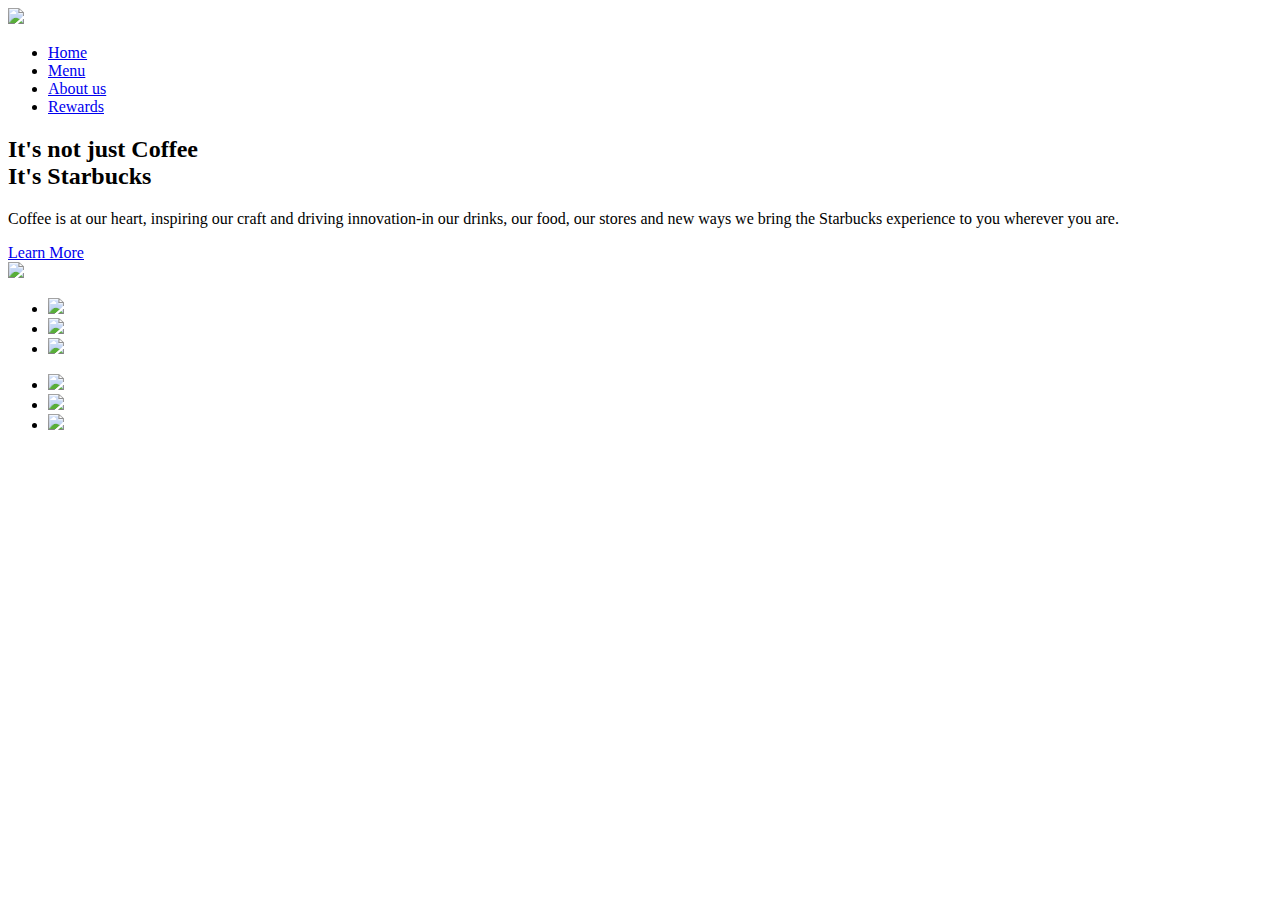
==== Task 1/index.html @ 8aefe3d4 "Create index.html" ====
<!DOCTYPE html>
<html lang="en">

<head>
    <meta charset="UTF-8">
    <meta http-equiv="X-UA-Compatible" content="IE=edge">
    <meta name="viewport" content="width=device-width, initial-scale=1.0">
    <title>Starbucks Page</title>
    <link rel="stylesheet" href="style.css">
</head>

<body>
    <section>
        <div class="circle"></div>
        <header>
            <a href="#" class="logo"><img src="logo.png"></a>
            <nav>
                <ul>
                    <li><a href="starbucks\index.html" class="link">Home</a></li>
                    <li><a href="starbucks\menu.html" class="link">Menu</a></li>
                    <li><a href="#" class="link">About us</a></li>
                    <li><a href="#" class="link">Rewards</a></li>
                </ul>
            </nav>
        </header>
        <div class="content">
            <div class="textbox">
                <h2>It's not just Coffee<br>It's <span class="star">Starbucks</span></h2>
                <p>Coffee is at our heart, inspiring our craft and driving innovation-in our drinks, our food, our
                    stores and new ways we bring the Starbucks experience to you wherever you are.</p>
                <a href="#" class="botton">Learn More</a>
            </div>
            <div class="imgbox">
                <img src="img1.png" class="starbucks">
            </div>
        </div>
        <ul class="thumb">
            <li><img src="thumb1.png"
                    onclick="imgSlider('img1.png');changeCircleColor('#017143');colorchange('#017143');colorchangestar('#017143')">
            </li>
            <li><img src="thumb2.png"
                    onclick="imgSlider('img2.png');changeCircleColor('#eb7495');colorchange('#eb7495');colorchangestar('#eb7495')">
            </li>
            <li><img src="thumb3.png"
                    onclick="imgSlider('img3.png');changeCircleColor('#d95ab7');colorchange('#d95ab7');colorchangestar('#d95ab7')">
            </li>
        </ul>
        <ul class="sci">
            <li><a href="https://www.facebook.com/Starbucks/" target="_blank"><img src="facebook.png"></a></li>
            <li><a href="https://twitter.com/Starbucks" target="_blank"><img src="twitter.png"></a></li>
            <li><a href="https://www.instagram.com/starbucks/" target="_blank"><img src="instagram.png"></a></li>
        </ul>
    </section>
    <script type="text/javascript">
        function imgSlider(anything) {
            document.querySelector('.starbucks').src = anything;
        }
        function changeCircleColor(color) {
            const circle = document.querySelector('.circle');
            circle.style.background = color;
        }
        function colorchange(color) {
            const botton = document.querySelector('.botton');
            botton.style.background = color;
        }
        function colorchangestar(color) {
            const star = document.querySelector('.star');
            star.style.color = color;
        }
    </script>
</body>

</html>
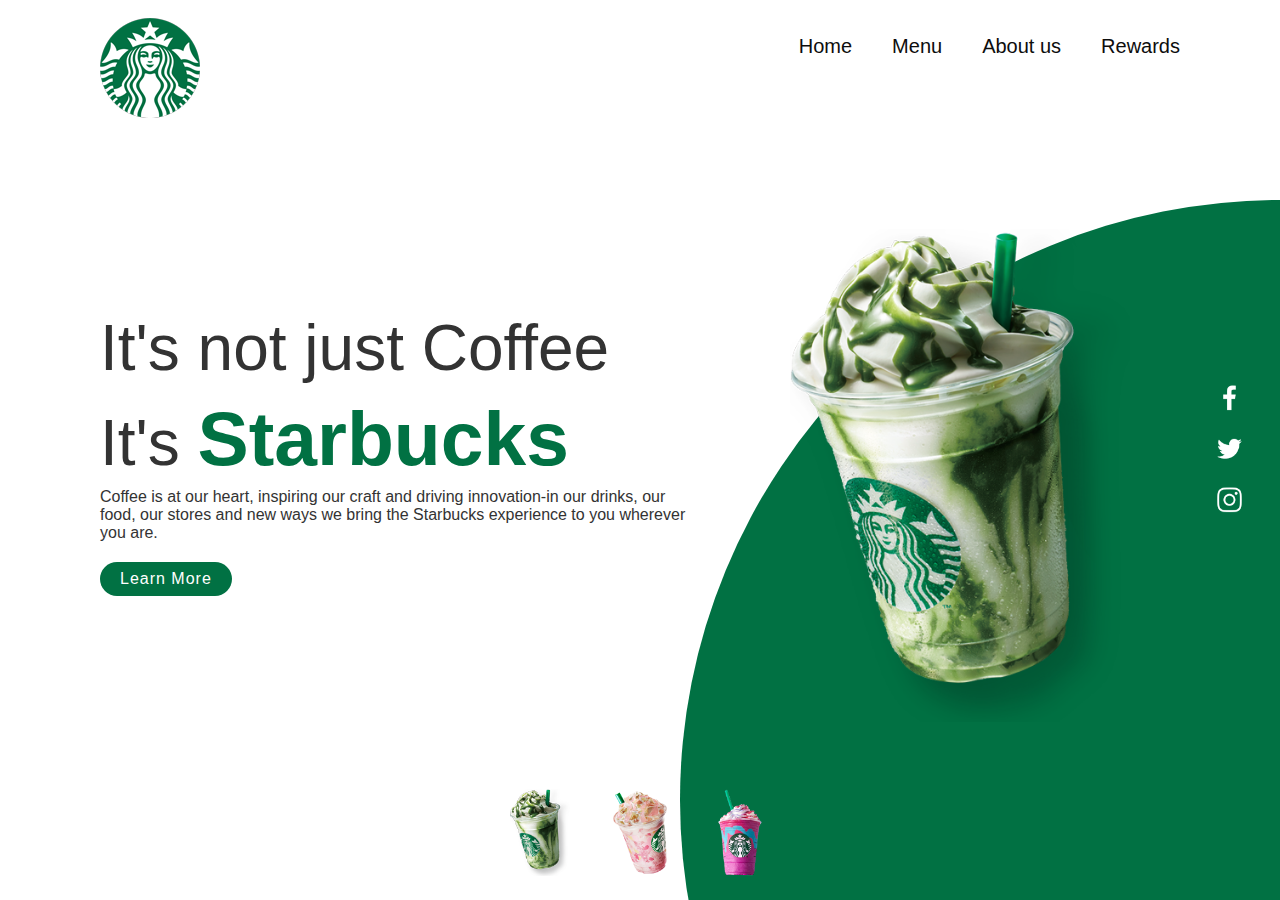
==== commit 1959e980: "Update index.html" ====
--- a/Task 1/index.html
+++ b/Task 1/index.html
@@ -16,8 +16,8 @@
             <a href="#" class="logo"><img src="logo.png"></a>
             <nav>
                 <ul>
-                    <li><a href="starbucks\index.html" class="link">Home</a></li>
-                    <li><a href="starbucks\menu.html" class="link">Menu</a></li>
+                    <li><a href="#" class="link">Home</a></li>
+                    <li><a href="#" class="link">Menu</a></li>
                     <li><a href="#" class="link">About us</a></li>
                     <li><a href="#" class="link">Rewards</a></li>
                 </ul>
--- a/Task 1/style.css
+++ b/Task 1/style.css
@@ -0,0 +1,177 @@
+@import url(‘https://fonts.googleapis.com/css?family=Poppins’);
+
+* {
+    margin: 0;
+    padding: 0;
+    box-sizing: border-box;
+    font-family: 'Poppins', sans-serif;
+}
+
+section {
+    position: relative;
+    width: 100%;
+    min-height: 100vh;
+    padding: 100px;
+    display: flex;
+    justify-content: space-between;
+    align-items: center;
+    background: #fff;
+}
+
+header {
+    position: absolute;
+    top: 0;
+    left: 0;
+    width: 100%;
+    height: 15%;
+    padding: 20px 100px;
+    display: flex;
+    justify-content: space-between;
+    align-items: center;
+}
+
+header .logo {
+    position: relative;
+    max-width: 80px;
+    display: flex;
+    padding-bottom: -10px;
+}
+
+nav ul{
+    position: relative;
+    display: flex;
+    padding-bottom: 10%;
+}
+nav ul li{
+    list-style: none;
+}
+nav ul li a{
+    display: inline-block;
+    color: #0d0d0d;
+    font-weight: 400;
+    margin-left: 40px;
+    text-decoration: none;
+    font-size: 20px;
+    padding-bottom: 35%;
+    cursor: pointer;
+}
+
+.link {
+    position: relative;
+    text-decoration: none;
+    padding: 7px 0;
+  }
+  
+  .link::after {
+    content: "";
+    position: absolute;
+    bottom: 0;
+    left: 50%;
+    width: 0%;
+    height: 2px;
+    background: #000000;
+    transition: all 250ms ease-in-out;
+  }
+  
+  .link:hover::before, .link:hover::after {
+    width: 100%;
+    left: 0;
+  }
+
+.content{
+    position: relative;
+    width: 100%;
+    display: flex;
+    justify-content: space-between;
+    align-items: center;
+}
+.content .textbox{
+    position: relative;
+    max-width: 600px;
+}
+.content .textbox h2{
+    color: #333;
+    font-size: 4em;
+    line-height: 1.4em;
+    font-weight: 500;
+}
+.content .textbox h2 span{
+    color: #017143;
+    font-size: 1.2em;
+    font-weight: 900;
+}
+.content .textbox p{
+    color: #333;  
+}
+.content .textbox a{
+    display: inline-block;
+    margin-top: 20px;
+    padding: 8px 20px;
+    background: #017143;
+    color: #fff;
+    border-radius: 40px;
+    font-weight: 500;
+    letter-spacing: 1px;
+    text-decoration: none;
+}
+.content .imgbox{
+    width: 600px;
+    display: flex;
+    justify-content: flex-end;
+    padding-right: 50px;
+    margin-top: 50px;
+}
+.content .imgbox img{
+      max-width: 340px;
+}
+.thumb{
+    position: absolute;
+    left: 50%;
+    bottom: 20px;
+    transform: translateX(-50%);
+    display: flex;
+}
+.thumb li{
+    list-style: none;
+    display: inline-block;
+    margin: 0 20px;
+    cursor: pointer;
+    transition: 0.5s;
+}
+.thumb li:hover{
+    transform: translateY(-15px);
+}
+.thumb li img{
+    max-width: 60px;
+}
+.sci{
+    position: absolute;
+    top: 50%;
+    right: 30px;
+    transform: translateY(-50%);
+    display: flex;
+    justify-content: center;
+    align-items: center;
+    flex-direction: column;
+}
+.sci li{
+    list-style: none;
+}
+.sci li:hover{
+    transform: scale(1.4);
+}
+.sci li a{
+    display: inline-block;
+    margin: 5px 0;
+    transform: scale(0.6);
+    filter: invert(1);
+}
+.circle{
+    position: absolute;
+    top: 0;
+    left: 0;
+    width: 100%;
+    height: 100%;
+    background: #017143;
+    clip-path: circle(600px at right 800px);
+}